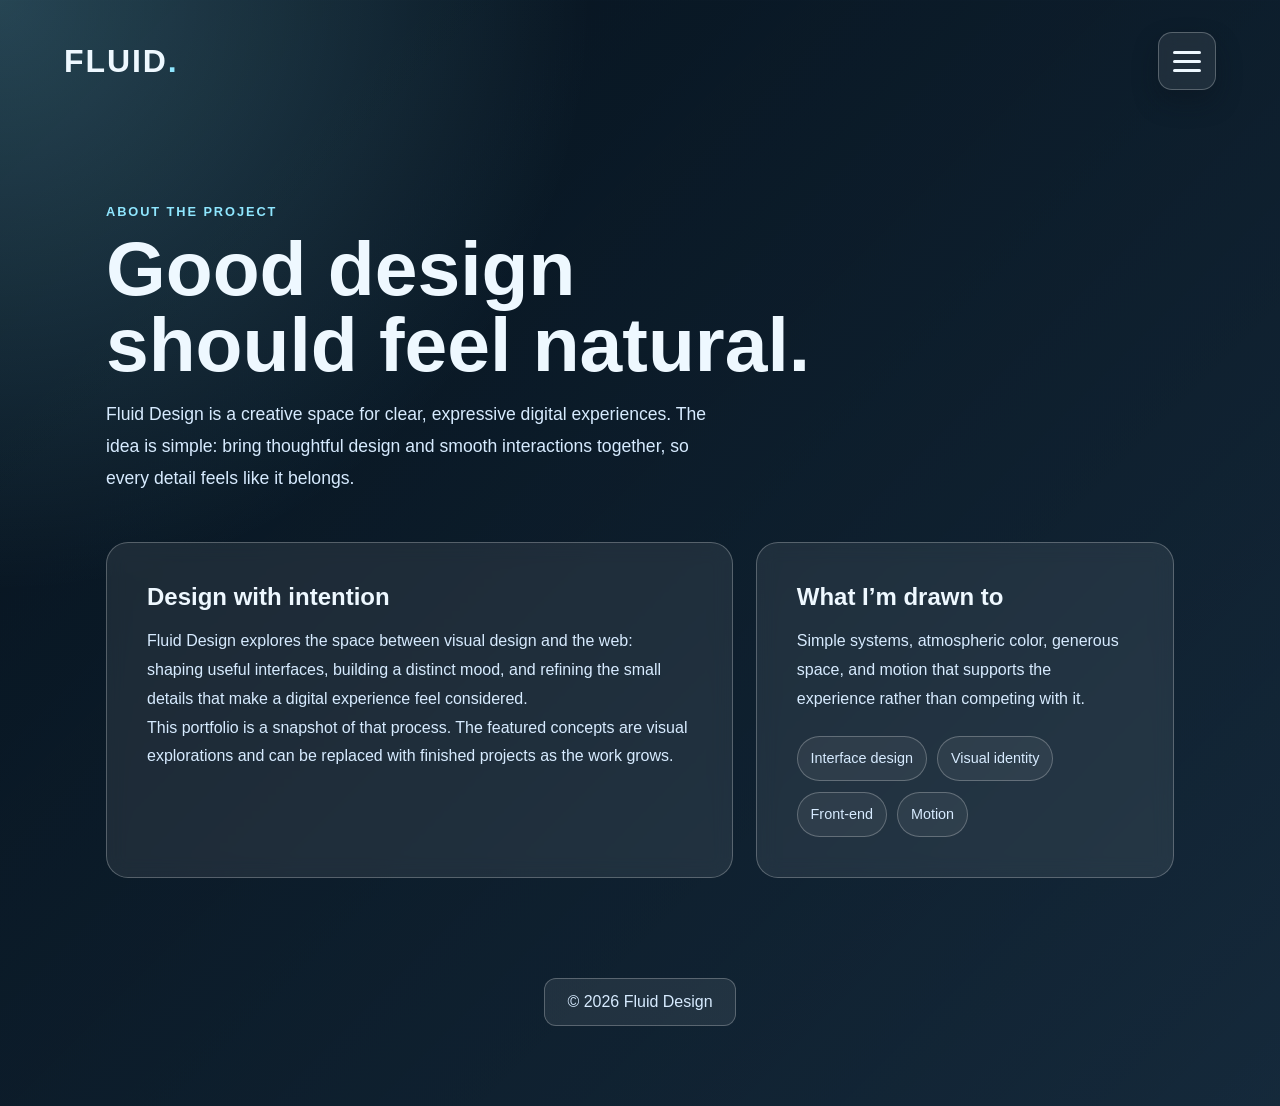
==== about.html @ 370abd74 "Refresh Fluid Design as a multi-page portfolio Co-authored-by: Copilot <223556219+Copilot@users.nore" ====
<!DOCTYPE html>
<html lang="en">

<head>
    <meta charset="UTF-8">
    <meta name="viewport" content="width=device-width, initial-scale=1.0">
    <meta name="description" content="Learn about the ideas and design principles behind Fluid Design.">
    <title>About | Fluid Design</title>
    <link rel="stylesheet" href="css/flui-skin.css">
    <link rel="stylesheet" href="fontawesome-free-5.15.4-web/css/all.css">
</head>

<body>
    <div class="home-section page-shell">
        <header class="topbar">
            <a class="logo" href="index.html" aria-label="Fluid Design home">Fluid<span>.</span></a>
            <button class="menu-toggle" type="button" aria-label="Toggle menu" aria-expanded="false">
                <span class="bar"></span>
                <span class="bar"></span>
                <span class="bar"></span>
            </button>
        </header>

        <nav class="side-panel" id="site-navigation" aria-label="Main navigation">
            <div class="nav-links">
                <a href="index.html">Home</a>
                <a href="about.html" aria-current="page">About</a>
                <a href="work.html">Work</a>
                <a href="contact.html">Contact</a>
            </div>
            <div class="social-media" aria-label="Social media links">
                <a href="#" aria-label="Facebook Messenger"><i class="fab fa-facebook-messenger"></i></a>
                <a href="#" aria-label="Instagram"><i class="fab fa-instagram"></i></a>
                <a href="#" aria-label="Twitter"><i class="fab fa-twitter"></i></a>
                <a href="#" aria-label="YouTube"><i class="fab fa-youtube"></i></a>
            </div>
        </nav>

        <main class="page-content">
            <header class="page-intro">
                <span class="page-kicker">About the project</span>
                <h1>Good design<br>should feel natural.</h1>
                <p>Fluid Design is a creative space for clear, expressive digital experiences. The idea is simple: bring thoughtful design and smooth interactions together, so every detail feels like it belongs.</p>
            </header>

            <div class="about-layout">
                <section class="page-panel">
                    <h2>Design with intention</h2>
                    <p>Fluid Design explores the space between visual design and the web: shaping useful interfaces, building a distinct mood, and refining the small details that make a digital experience feel considered.</p>
                    <p>This portfolio is a snapshot of that process. The featured concepts are visual explorations and can be replaced with finished projects as the work grows.</p>
                </section>
                <aside class="page-panel">
                    <h2>What I’m drawn to</h2>
                    <p>Simple systems, atmospheric color, generous space, and motion that supports the experience rather than competing with it.</p>
                    <ul class="skills-list" aria-label="Design interests">
                        <li>Interface design</li>
                        <li>Visual identity</li>
                        <li>Front-end</li>
                        <li>Motion</li>
                    </ul>
                </aside>
            </div>
        </main>

        <footer>
            <div class="footer"><span>&copy; 2026 Fluid Design</span></div>
        </footer>
    </div>
    <script src="js/site.js"></script>
</body>

</html>
---- css/flui-skin.css ----
:root {
    --bg-dark: #071826;
    --bg-mid: #183041;
    --panel: rgba(255, 255, 255, 0.12);
    --panel-strong: rgba(255, 255, 255, 0.2);
    --text-light: #eef8ff;
    --text-soft: #d7ebff;
    --accent: #8fe7ff;
    --accent-2: #5ed3ff;
    --shadow: rgba(12, 17, 27, 0.35);
    --border: rgba(255, 255, 255, 0.25);
}

* {
    margin: 0;
    padding: 0;
    box-sizing: border-box;
}

html {
    scroll-behavior: smooth;
}

body {
    font-family: "Segoe UI", Tahoma, Geneva, Verdana, sans-serif;
    background: linear-gradient(135deg, var(--bg-dark), var(--bg-mid));
    color: var(--text-light);
}

img {
    max-width: 100%;
    display: block;
}

button,
a {
    font: inherit;
}

.logo {
    color: var(--text-light);
    font-size: clamp(1.8rem, 2.5vw, 3rem);
    font-weight: 800;
    letter-spacing: 0.06em;
    text-transform: uppercase;
    text-decoration: none;
}

.logo span {
    color: var(--accent);
}

.home-section {
    position: relative;
    min-height: 100vh;
    padding: 2rem 4rem 3rem;
    background-image: linear-gradient(135deg, rgba(5, 16, 26, 0.7), rgba(18, 35, 53, 0.52)),
        url(../img/bg-2.jpg);
    background-size: cover;
    background-position: center;
    overflow: hidden;
}

.home-section::before {
    content: "";
    position: absolute;
    inset: 0;
    background: radial-gradient(circle at top left, rgba(143, 231, 255, 0.24), transparent 35%);
    pointer-events: none;
}

.topbar,
.home-content,
.info-strip,
.projects,
footer {
    position: relative;
    z-index: 1;
}

.topbar {
    display: flex;
    justify-content: space-between;
    align-items: center;
    margin-bottom: 3rem;
}

.menu-toggle {
    width: 58px;
    height: 58px;
    border: 1px solid var(--border);
    border-radius: 14px;
    background: rgba(255, 255, 255, 0.08);
    backdrop-filter: blur(8px);
    box-shadow: 0 12px 24px var(--shadow);
    cursor: pointer;
    display: flex;
    flex-direction: column;
    justify-content: center;
    align-items: center;
    gap: 6px;
    transition: transform 0.3s ease, background 0.3s ease;
}

.menu-toggle:hover {
    transform: translateY(-2px);
    background: rgba(255, 255, 255, 0.1);
}

.bar {
    width: 28px;
    height: 3px;
    border-radius: 999px;
    background: var(--text-light);
    transition: all 0.4s ease;
}

.menu-toggle.change .bar:nth-child(1) {
    transform: rotate(-45deg) translate(-7px, 7px);
}

.menu-toggle.change .bar:nth-child(2) {
    opacity: 0;
}

.menu-toggle.change .bar:nth-child(3) {
    transform: rotate(45deg) translate(-7px, -7px);
}

.side-panel {
    position: absolute;
    top: 5.5rem;
    right: 4rem;
    display: flex;
    flex-direction: column;
    justify-content: space-between;
    width: min(320px, calc(100vw - 3rem));
    min-height: 200px;
    padding: 1.6rem 1.4rem 1.4rem;
    border: 1px solid var(--border);
    border-radius: 22px;
    background: linear-gradient(135deg, rgba(76, 164, 197, 0.8), rgba(62, 43, 60, 0.55));
    backdrop-filter: blur(18px);
    box-shadow: 0 22px 45px rgba(0, 0, 0, 0.28);
    transform: translateX(120%);
    opacity: 0;
    pointer-events: none;
    visibility: hidden;
    transition: transform 0.35s ease, opacity 0.35s ease, visibility 0s linear 0.35s;
    z-index: 5;
}

.side-panel.open {
    transform: translateX(0);
    opacity: 1;
    pointer-events: auto;
    visibility: visible;
    transition-delay: 0s;
}

.nav-links {
    display: flex;
    flex-direction: column;
    gap: 0.9rem;
    margin-top: 0.8rem;
}

.nav-links a {
    color: var(--text-light);
    text-decoration: none;
    font-weight: 600;
    letter-spacing: 0.04em;
    padding: 0.7rem 0.8rem;
    border-radius: 10px;
    transition: background 0.25s ease, transform 0.25s ease;
}

.nav-links a:hover,
.nav-links a:focus-visible {
    background: rgba(255, 255, 255, 0.08);
    transform: translateX(4px);
    outline: none;
}

.nav-links a[aria-current="page"] {
    color: var(--accent);
    background: rgba(255, 255, 255, 0.08);
}

.social-media {
    display: flex;
    justify-content: center;
    gap: 1rem;
    margin-top: 1.3rem;
    font-size: 1.5rem;
}

.social-media a {
    display: inline-flex;
    align-items: center;
    justify-content: center;
    width: 42px;
    height: 42px;
    border-radius: 50%;
    color: var(--text-light);
    background: rgba(255, 255, 255, 0.08);
    border: 1px solid rgba(255, 255, 255, 0.15);
    transition: transform 0.25s ease, color 0.25s ease, background 0.25s ease;
}

.social-media a:hover,
.social-media a:focus-visible {
    color: #112633;
    background: rgba(255, 255, 255, 0.9);
    transform: translateY(-2px);
    outline: none;
}

.home-content {
    display: flex;
    align-items: center;
    min-height: 60vh;
    margin-top: 2rem;
}

.content {
    max-width: 560px;
    padding: 2.2rem 2rem 2.4rem;
    border: 1px solid rgba(255, 255, 255, 0.3);
    border-radius: 18px;
    background: rgba(255, 255, 255, 0.08);
    backdrop-filter: blur(8px);
    box-shadow: 0 24px 50px rgba(0, 0, 0, 0.15);
}

.eyebrow {
    display: inline-block;
    font-size: 1rem;
    letter-spacing: 0.12em;
    text-transform: uppercase;
    color: var(--text-soft);
    margin-bottom: 1rem;
}

.home-content h1 {
    font-size: clamp(2.8rem, 5vw, 5rem);
    line-height: 1.02;
    margin-bottom: 1rem;
}

.home-content h1 span {
    color: var(--accent);
}

.tagline {
    max-width: 45ch;
    font-size: 1.05rem;
    line-height: 1.8;
    color: var(--text-soft);
    margin-bottom: 1.8rem;
}

.cta-group {
    display: flex;
    flex-wrap: wrap;
    gap: 1rem;
}

.primary-btn,
.secondary-btn {
    display: inline-flex;
    align-items: center;
    justify-content: center;
    min-width: 140px;
    height: 48px;
    padding: 0.85rem 1.2rem;
    border-radius: 12px;
    text-decoration: none;
    font-weight: 700;
    transition: transform 0.25s ease, box-shadow 0.25s ease, border-color 0.25s ease;
}

.primary-btn {
    background: linear-gradient(135deg, var(--accent), var(--accent-2));
    color: #082535;
    box-shadow: 0 18px 30px rgba(94, 211, 255, 0.3);
}

.secondary-btn {
    background: transparent;
    color: var(--text-light);
    border: 1px solid var(--border);
}

.primary-btn:hover,
.primary-btn:focus-visible,
.secondary-btn:hover,
.secondary-btn:focus-visible {
    transform: translateY(-2px);
    outline: none;
}

.info-strip {
    display: grid;
    grid-template-columns: repeat(3, minmax(220px, 1fr));
    gap: 1.2rem;
    max-width: 1100px;
    margin: 0 auto 4rem;
    padding: 0 1rem;
}

.info-strip article {
    padding: 1.6rem;
    border: 1px solid var(--border);
    border-radius: 18px;
    background: rgba(255, 255, 255, 0.08);
    backdrop-filter: blur(10px);
}

.info-strip i {
    font-size: 1.5rem;
    color: var(--accent);
    margin-bottom: 1rem;
}

.info-strip h2 {
    margin-bottom: 0.5rem;
    font-size: 1.2rem;
}

.info-strip p {
    color: var(--text-soft);
    line-height: 1.7;
}

.projects {
    max-width: 1100px;
    margin: 0 auto;
    padding: 0 1rem 4rem;
}

.section-heading {
    margin-bottom: 1.5rem;
}

.section-heading span {
    color: var(--accent);
    text-transform: uppercase;
    letter-spacing: 0.12em;
    font-size: 0.76rem;
    font-weight: 700;
}

.section-heading h3 {
    margin-top: 0.7rem;
    font-size: clamp(1.8rem, 3vw, 2.8rem);
}

.project-grid {
    display: grid;
    grid-template-columns: repeat(3, minmax(220px, 1fr));
    gap: 1.3rem;
}

.project-card {
    padding: 1rem;
    border: 1px solid var(--border);
    border-radius: 20px;
    background: rgba(255, 255, 255, 0.06);
    backdrop-filter: blur(10px);
}

.project-visual {
    height: 180px;
    border-radius: 16px;
    margin-bottom: 1rem;
    background-size: cover;
    background-position: center;
    border: 1px solid rgba(255, 255, 255, 0.22);
}

.visual-one {
    background: linear-gradient(135deg, rgba(123, 198, 255, 0.9), rgba(161, 143, 255, 0.65));
}

.visual-two {
    background: linear-gradient(135deg, rgba(80, 184, 148, 0.85), rgba(232, 191, 113, 0.7));
}

.visual-three {
    background: linear-gradient(135deg, rgba(245, 117, 162, 0.8), rgba(85, 170, 255, 0.7));
}

.visual-four {
    background: linear-gradient(135deg, rgba(242, 186, 123, 0.85), rgba(111, 132, 220, 0.75));
}

.project-card h4 {
    margin-bottom: 0.5rem;
    font-size: 1.2rem;
}

.project-card p {
    color: var(--text-soft);
    line-height: 1.7;
}

footer {
    display: flex;
    justify-content: center;
    padding: 1.2rem 1rem 2rem;
}

.footer {
    padding: 0.9rem 1.4rem;
    border-radius: 12px;
    border: 1px solid var(--border);
    background: rgba(255, 255, 255, 0.08);
    color: var(--text-soft);
    text-align: center;
}

.page-shell {
    min-height: 100vh;
}

.page-content {
    position: relative;
    z-index: 1;
    width: min(1100px, 100%);
    margin: 0 auto;
    padding: 4rem 1rem 5rem;
}

.page-intro {
    max-width: 760px;
    margin-bottom: 3rem;
}

.page-intro h1 {
    margin: 0.6rem 0 1rem;
    font-size: clamp(2.8rem, 6vw, 5.5rem);
    line-height: 1;
}

.page-intro p {
    max-width: 62ch;
    color: var(--text-soft);
    font-size: 1.1rem;
    line-height: 1.8;
}

.page-kicker {
    color: var(--accent);
    font-size: 0.8rem;
    font-weight: 700;
    letter-spacing: 0.15em;
    text-transform: uppercase;
}

.about-layout {
    display: grid;
    grid-template-columns: minmax(0, 1.2fr) minmax(260px, 0.8fr);
    gap: 1.4rem;
    align-items: stretch;
}

.page-panel {
    padding: clamp(1.5rem, 4vw, 2.5rem);
    border: 1px solid var(--border);
    border-radius: 22px;
    background: rgba(255, 255, 255, 0.08);
    backdrop-filter: blur(10px);
}

.page-panel h2 {
    margin-bottom: 1rem;
    font-size: 1.5rem;
}

.page-panel p,
.page-panel li {
    color: var(--text-soft);
    line-height: 1.8;
}

.skills-list {
    display: flex;
    flex-wrap: wrap;
    gap: 0.65rem;
    margin-top: 1.4rem;
    list-style: none;
}

.skills-list li {
    padding: 0.55rem 0.8rem;
    border: 1px solid var(--border);
    border-radius: 999px;
    background: rgba(255, 255, 255, 0.06);
    font-size: 0.9rem;
}

.work-grid {
    display: grid;
    grid-template-columns: repeat(2, minmax(0, 1fr));
    gap: 1.3rem;
}

.work-card {
    overflow: hidden;
    border: 1px solid var(--border);
    border-radius: 22px;
    background: rgba(255, 255, 255, 0.07);
}

.work-card .project-visual {
    height: 260px;
    margin: 0;
    border: 0;
    border-radius: 0;
}

.work-card-copy {
    padding: 1.4rem;
}

.work-card-copy span {
    color: var(--accent);
    font-size: 0.75rem;
    font-weight: 700;
    letter-spacing: 0.12em;
    text-transform: uppercase;
}

.work-card-copy h2 {
    margin: 0.55rem 0;
    font-size: 1.4rem;
}

.work-card-copy p {
    color: var(--text-soft);
    line-height: 1.7;
}

.contact-layout {
    display: grid;
    grid-template-columns: minmax(0, 1.2fr) minmax(240px, 0.8fr);
    gap: 1.3rem;
}

.contact-link {
    display: inline-flex;
    margin-top: 1.3rem;
    color: var(--accent);
    font-size: clamp(1.1rem, 3vw, 1.5rem);
    font-weight: 700;
    overflow-wrap: anywhere;
    text-decoration-thickness: 1px;
    text-underline-offset: 5px;
}

.contact-note {
    margin-top: 0.75rem;
    font-size: 0.9rem;
}

.page-shell footer {
    margin-top: auto;
}

@media (max-width: 900px) {
    .home-section {
        padding: 1.5rem 1.2rem 2.2rem;
    }

    .side-panel {
        right: 1.2rem;
    }

    .info-strip,
    .project-grid {
        grid-template-columns: 1fr;
    }

    .about-layout,
    .contact-layout {
        grid-template-columns: 1fr;
    }
}

@media (max-width: 600px) {
    .topbar {
        margin-bottom: 2rem;
    }

    .content {
        padding: 1.5rem 1rem;
    }

    .cta-group {
        flex-direction: column;
    }

    .primary-btn,
    .secondary-btn {
        width: 100%;
    }

    .logo {
        font-size: 1.5rem;
    }

    .page-content {
        padding-top: 2rem;
    }

    .work-grid {
        grid-template-columns: 1fr;
    }

    .work-card .project-visual {
        height: 210px;
    }
}

@media (prefers-reduced-motion: reduce) {
    html {
        scroll-behavior: auto;
    }

    *,
    *::before,
    *::after {
        transition-duration: 0.01ms !important;
        animation-duration: 0.01ms !important;
    }
}
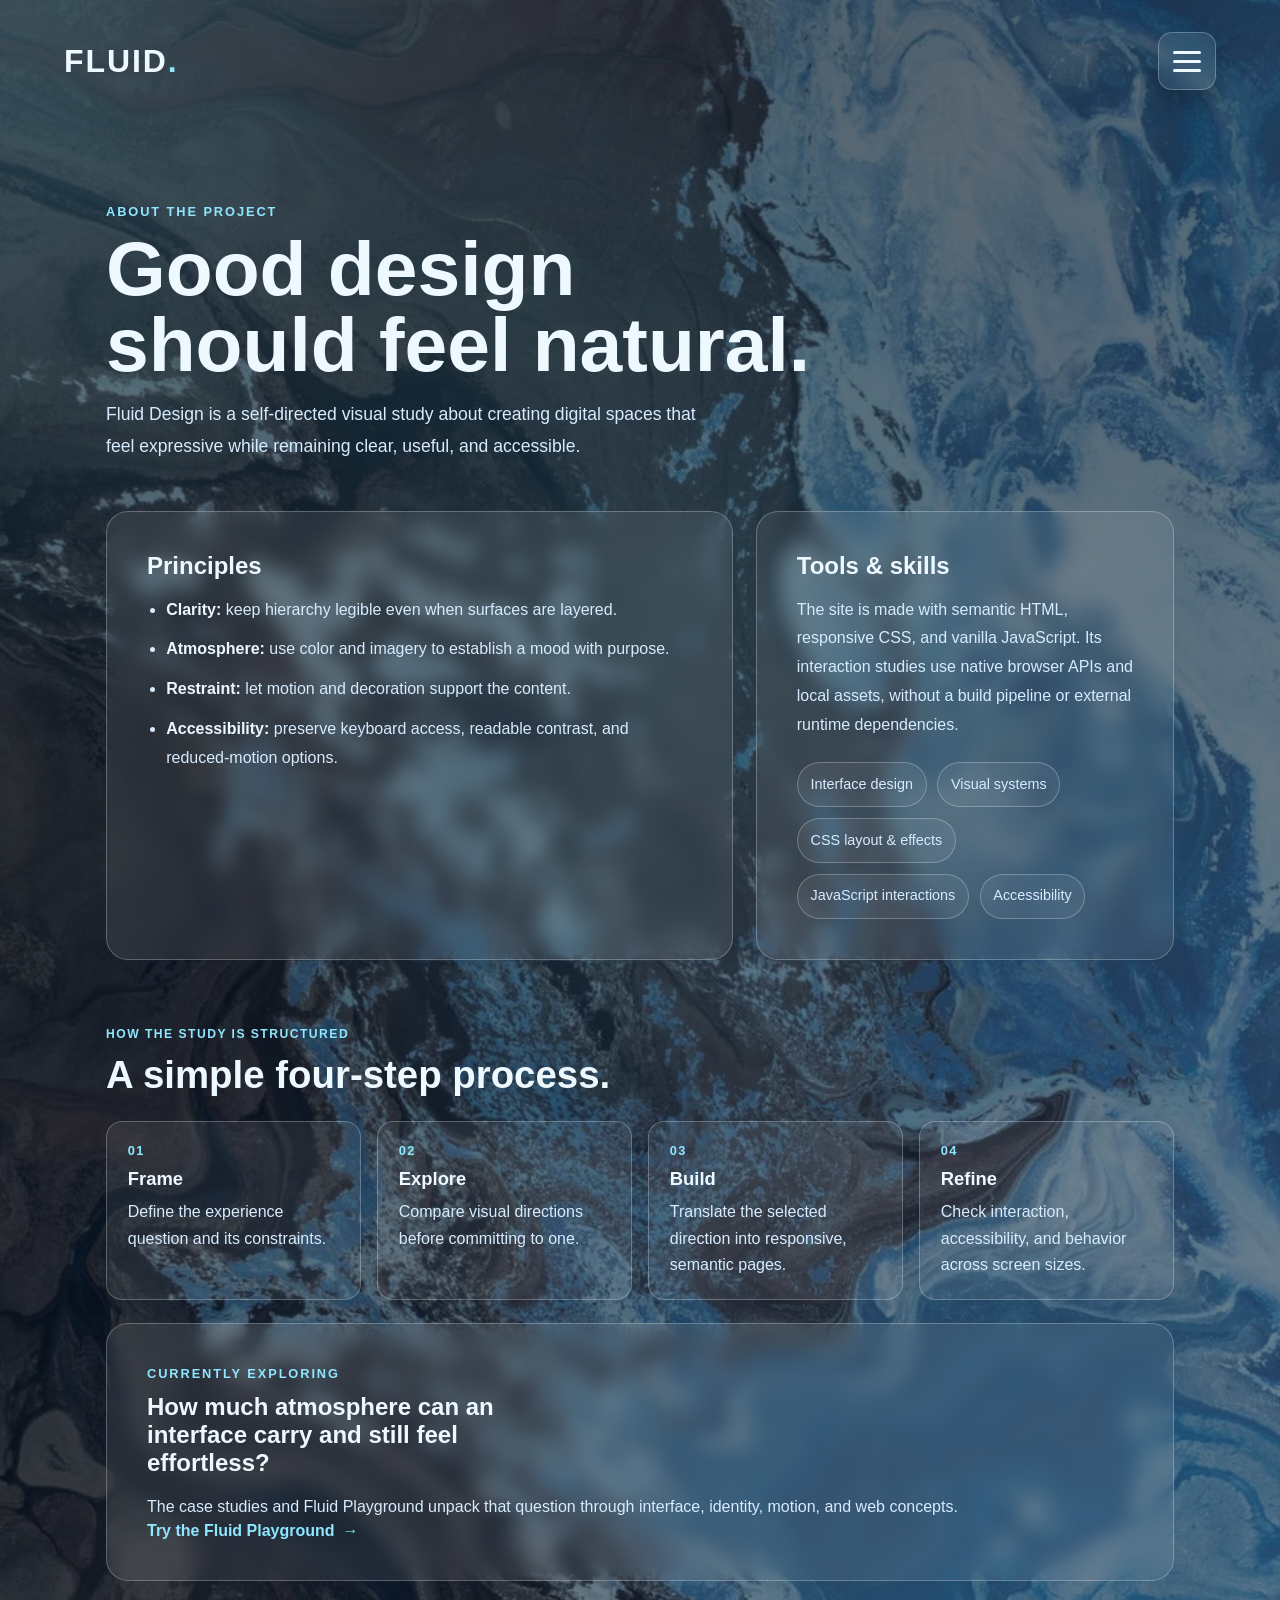
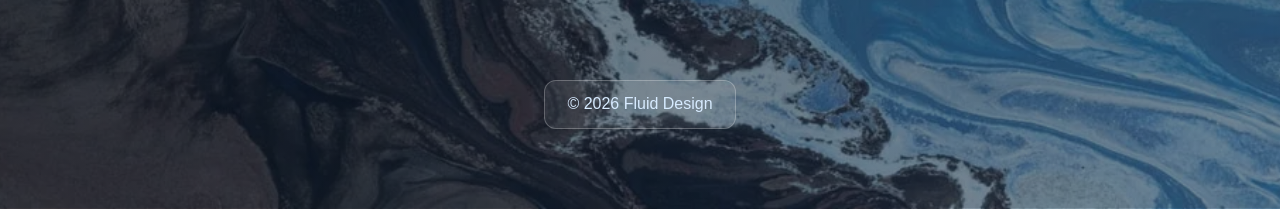
==== commit 029b68e2: "Add interactive features and new pages for Fluid Design project - Implement email copy functionality" ====
--- a/about.html
+++ b/about.html
@@ -5,13 +5,18 @@
     <meta charset="UTF-8">
     <meta name="viewport" content="width=device-width, initial-scale=1.0">
     <meta name="description" content="Learn about the ideas and design principles behind Fluid Design.">
+    <meta name="theme-color" content="#071826">
+    <meta property="og:type" content="website">
+    <meta property="og:title" content="About | Fluid Design">
+    <meta property="og:description" content="The process and principles behind the Fluid Design concept project.">
     <title>About | Fluid Design</title>
+    <link rel="icon" href="favicon.svg" type="image/svg+xml">
     <link rel="stylesheet" href="css/flui-skin.css">
     <link rel="stylesheet" href="fontawesome-free-5.15.4-web/css/all.css">
 </head>
 
 <body>
-    <div class="home-section page-shell">
+    <div class="home-section page-shell ambient">
         <header class="topbar">
             <a class="logo" href="index.html" aria-label="Fluid Design home">Fluid<span>.</span></a>
             <button class="menu-toggle" type="button" aria-label="Toggle menu" aria-expanded="false">
@@ -26,13 +31,8 @@
                 <a href="index.html">Home</a>
                 <a href="about.html" aria-current="page">About</a>
                 <a href="work.html">Work</a>
+                <a href="playground.html">Playground</a>
                 <a href="contact.html">Contact</a>
-            </div>
-            <div class="social-media" aria-label="Social media links">
-                <a href="#" aria-label="Facebook Messenger"><i class="fab fa-facebook-messenger"></i></a>
-                <a href="#" aria-label="Instagram"><i class="fab fa-instagram"></i></a>
-                <a href="#" aria-label="Twitter"><i class="fab fa-twitter"></i></a>
-                <a href="#" aria-label="YouTube"><i class="fab fa-youtube"></i></a>
             </div>
         </nav>
 
@@ -40,26 +40,51 @@
             <header class="page-intro">
                 <span class="page-kicker">About the project</span>
                 <h1>Good design<br>should feel natural.</h1>
-                <p>Fluid Design is a creative space for clear, expressive digital experiences. The idea is simple: bring thoughtful design and smooth interactions together, so every detail feels like it belongs.</p>
+                <p>Fluid Design is a self-directed visual study about creating digital spaces that feel expressive while remaining clear, useful, and accessible.</p>
             </header>
 
             <div class="about-layout">
                 <section class="page-panel">
-                    <h2>Design with intention</h2>
-                    <p>Fluid Design explores the space between visual design and the web: shaping useful interfaces, building a distinct mood, and refining the small details that make a digital experience feel considered.</p>
-                    <p>This portfolio is a snapshot of that process. The featured concepts are visual explorations and can be replaced with finished projects as the work grows.</p>
+                    <h2>Principles</h2>
+                    <ul class="principle-list">
+                        <li><strong>Clarity:</strong> keep hierarchy legible even when surfaces are layered.</li>
+                        <li><strong>Atmosphere:</strong> use color and imagery to establish a mood with purpose.</li>
+                        <li><strong>Restraint:</strong> let motion and decoration support the content.</li>
+                        <li><strong>Accessibility:</strong> preserve keyboard access, readable contrast, and reduced-motion options.</li>
+                    </ul>
                 </section>
                 <aside class="page-panel">
-                    <h2>What I’m drawn to</h2>
-                    <p>Simple systems, atmospheric color, generous space, and motion that supports the experience rather than competing with it.</p>
+                    <h2>Tools &amp; skills</h2>
+                    <p>The site is made with semantic HTML, responsive CSS, and vanilla JavaScript. Its interaction studies use native browser APIs and local assets, without a build pipeline or external runtime dependencies.</p>
                     <ul class="skills-list" aria-label="Design interests">
                         <li>Interface design</li>
-                        <li>Visual identity</li>
-                        <li>Front-end</li>
-                        <li>Motion</li>
+                        <li>Visual systems</li>
+                        <li>CSS layout &amp; effects</li>
+                        <li>JavaScript interactions</li>
+                        <li>Accessibility</li>
                     </ul>
                 </aside>
             </div>
+
+            <section class="process-section" aria-labelledby="process-title">
+                <div class="section-heading">
+                    <span>How the study is structured</span>
+                    <h2 id="process-title">A simple four-step process.</h2>
+                </div>
+                <ol class="process-list">
+                    <li><strong>Frame</strong><span>Define the experience question and its constraints.</span></li>
+                    <li><strong>Explore</strong><span>Compare visual directions before committing to one.</span></li>
+                    <li><strong>Build</strong><span>Translate the selected direction into responsive, semantic pages.</span></li>
+                    <li><strong>Refine</strong><span>Check interaction, accessibility, and behavior across screen sizes.</span></li>
+                </ol>
+            </section>
+
+            <section class="page-panel exploring-panel">
+                <span class="page-kicker">Currently exploring</span>
+                <h2>How much atmosphere can an interface carry and still feel effortless?</h2>
+                <p>The case studies and Fluid Playground unpack that question through interface, identity, motion, and web concepts.</p>
+                <a class="text-link" href="playground.html">Try the Fluid Playground <span aria-hidden="true">→</span></a>
+            </section>
         </main>
 
         <footer>
--- a/css/flui-skin.css
+++ b/css/flui-skin.css
@@ -17,6 +17,10 @@
     box-sizing: border-box;
 }
 
+[hidden] {
+    display: none !important;
+}
+
 html {
     scroll-behavior: smooth;
 }
@@ -35,6 +39,11 @@
 button,
 a {
     font: inherit;
+}
+
+:focus-visible {
+    outline: 3px solid var(--accent);
+    outline-offset: 3px;
 }
 
 .logo {
@@ -56,6 +65,8 @@
     padding: 2rem 4rem 3rem;
     background-image: linear-gradient(135deg, rgba(5, 16, 26, 0.7), rgba(18, 35, 53, 0.52)),
         url(../img/bg-2.jpg);
+    background-image: linear-gradient(135deg, rgba(5, 16, 26, 0.7), rgba(18, 35, 53, 0.52)),
+        image-set(url("../img/bg-2.webp") type("image/webp"), url("../img/bg-2.jpg") type("image/jpeg"));
     background-size: cover;
     background-position: center;
     overflow: hidden;
@@ -69,10 +80,24 @@
     pointer-events: none;
 }
 
+.home-section.ambient::after {
+    content: "";
+    position: absolute;
+    inset: 0;
+    z-index: 0;
+    background: radial-gradient(ellipse at var(--pointer-x, 52%) var(--pointer-y, 34%), rgba(82, 210, 238, 0.18), transparent 42%);
+    opacity: 0.7;
+    pointer-events: none;
+    transition: opacity 0.5s ease;
+}
+
 .topbar,
 .home-content,
 .info-strip,
 .projects,
+.featured-projects,
+.capabilities,
+.page-content,
 footer {
     position: relative;
     z-index: 1;
@@ -100,6 +125,10 @@
     align-items: center;
     gap: 6px;
     transition: transform 0.3s ease, background 0.3s ease;
+}
+
+html:not(.js-enabled) .menu-toggle {
+    display: none;
 }
 
 .menu-toggle:hover {
@@ -128,18 +157,25 @@
 }
 
 .side-panel {
+    display: flex;
+    flex-direction: column;
+    justify-content: space-between;
+    gap: 1rem;
+    width: 100%;
+    margin: 0 auto 1.5rem;
+    padding: 1rem;
+}
+
+html.js-enabled .side-panel {
     position: absolute;
     top: 5.5rem;
     right: 4rem;
-    display: flex;
-    flex-direction: column;
-    justify-content: space-between;
     width: min(320px, calc(100vw - 3rem));
     min-height: 200px;
     padding: 1.6rem 1.4rem 1.4rem;
     border: 1px solid var(--border);
     border-radius: 22px;
-    background: linear-gradient(135deg, rgba(76, 164, 197, 0.8), rgba(62, 43, 60, 0.55));
+    background: linear-gradient(135deg, rgba(76, 164, 197, 0.8), rgba(62, 43, 60, 0.78));
     backdrop-filter: blur(18px);
     box-shadow: 0 22px 45px rgba(0, 0, 0, 0.28);
     transform: translateX(120%);
@@ -150,7 +186,7 @@
     z-index: 5;
 }
 
-.side-panel.open {
+html.js-enabled .side-panel.open {
     transform: translateX(0);
     opacity: 1;
     pointer-events: auto;
@@ -179,10 +215,12 @@
 .nav-links a:focus-visible {
     background: rgba(255, 255, 255, 0.08);
     transform: translateX(4px);
-    outline: none;
-}
-
-.nav-links a[aria-current="page"] {
+    outline: 2px solid var(--accent);
+    outline-offset: 2px;
+}
+
+.nav-links a[aria-current="page"],
+.nav-links a[aria-current="location"] {
     color: var(--accent);
     background: rgba(255, 255, 255, 0.08);
 }
@@ -371,12 +409,15 @@
 }
 
 .project-visual {
+    display: block;
     height: 180px;
+    width: 100%;
     border-radius: 16px;
     margin-bottom: 1rem;
     background-size: cover;
     background-position: center;
     border: 1px solid rgba(255, 255, 255, 0.22);
+    object-fit: cover;
 }
 
 .visual-one {
@@ -401,6 +442,103 @@
 }
 
 .project-card p {
+    color: var(--text-soft);
+    line-height: 1.7;
+}
+
+.featured-projects,
+.capabilities {
+    width: min(1100px, 100%);
+    margin: 0 auto;
+    padding: 0 1rem 4rem;
+}
+
+.featured-projects .section-heading h2,
+.capabilities .section-heading h2 {
+    margin-top: 0.7rem;
+    font-size: clamp(1.8rem, 3vw, 2.8rem);
+}
+
+.featured-card {
+    display: grid;
+    grid-template-columns: minmax(0, 1.2fr) minmax(260px, 0.8fr);
+    overflow: hidden;
+    border: 1px solid var(--border);
+    border-radius: 22px;
+    background: rgba(255, 255, 255, 0.08);
+    backdrop-filter: blur(10px);
+}
+
+.featured-card picture {
+    display: block;
+    height: 100%;
+}
+
+.featured-card img {
+    width: 100%;
+    height: 100%;
+    min-height: 300px;
+    object-fit: cover;
+}
+
+.featured-copy {
+    display: flex;
+    flex-direction: column;
+    justify-content: center;
+    align-items: flex-start;
+    gap: 1rem;
+    padding: clamp(1.5rem, 4vw, 2.5rem);
+}
+
+.featured-copy p {
+    color: var(--text-soft);
+    line-height: 1.8;
+}
+
+.concept-label {
+    display: inline-block;
+    color: var(--accent);
+    font-size: 0.75rem;
+    font-weight: 700;
+    letter-spacing: 0.12em;
+    line-height: 1.5;
+    text-transform: uppercase;
+}
+
+.text-link,
+.back-link {
+    display: inline-flex;
+    align-items: center;
+    gap: 0.5rem;
+    color: var(--accent);
+    font-weight: 700;
+    text-decoration: none;
+    text-underline-offset: 4px;
+}
+
+.text-link:hover,
+.back-link:hover {
+    text-decoration: underline;
+}
+
+.capability-list {
+    display: grid;
+    grid-template-columns: repeat(4, minmax(0, 1fr));
+    gap: 0.8rem;
+    list-style: none;
+}
+
+.capability-list li {
+    padding: 1.1rem;
+    border: 1px solid var(--border);
+    border-radius: 14px;
+    background: rgba(255, 255, 255, 0.07);
+    font-weight: 600;
+    text-align: center;
+}
+
+.playground-invite {
+    margin-top: 1.5rem;
     color: var(--text-soft);
     line-height: 1.7;
 }
@@ -511,25 +649,47 @@
     border: 1px solid var(--border);
     border-radius: 22px;
     background: rgba(255, 255, 255, 0.07);
+    transition: transform 0.25s ease, border-color 0.25s ease;
+}
+
+.work-card:hover {
+    transform: translateY(-3px);
+    border-color: rgba(143, 231, 255, 0.55);
+}
+
+.work-card-link {
+    display: block;
+    height: 100%;
+    padding: 1rem;
+    color: inherit;
+    text-decoration: none;
+}
+
+.work-card-link:hover .project-visual {
+    transform: scale(1.02);
 }
 
 .work-card .project-visual {
     height: 260px;
+    width: 100%;
     margin: 0;
     border: 0;
     border-radius: 0;
+    transition: transform 0.35s ease;
+}
+
+.work-card picture {
+    display: block;
+    margin: -1rem -1rem 0;
+    width: calc(100% + 2rem);
 }
 
 .work-card-copy {
-    padding: 1.4rem;
-}
-
-.work-card-copy span {
-    color: var(--accent);
-    font-size: 0.75rem;
-    font-weight: 700;
-    letter-spacing: 0.12em;
-    text-transform: uppercase;
+    padding: 1.4rem 0;
+}
+
+.work-card-copy .concept-label {
+    color: var(--accent);
 }
 
 .work-card-copy h2 {
@@ -564,6 +724,405 @@
     font-size: 0.9rem;
 }
 
+.principle-list,
+.contact-prompts {
+    display: grid;
+    gap: 0.7rem;
+    margin-top: 1rem;
+    padding-left: 1.2rem;
+}
+
+.principle-list strong {
+    color: var(--text-light);
+}
+
+.process-section {
+    margin-top: 4rem;
+}
+
+.process-section .section-heading h2 {
+    margin-top: 0.7rem;
+    font-size: clamp(1.8rem, 3vw, 2.8rem);
+}
+
+.process-list {
+    display: grid;
+    grid-template-columns: repeat(4, minmax(0, 1fr));
+    gap: 1rem;
+    margin-top: 1.5rem;
+    list-style: none;
+    counter-reset: process;
+}
+
+.process-list li {
+    display: flex;
+    flex-direction: column;
+    gap: 0.6rem;
+    padding: 1.3rem;
+    border: 1px solid var(--border);
+    border-radius: 16px;
+    background: rgba(255, 255, 255, 0.07);
+    counter-increment: process;
+}
+
+.process-list li::before {
+    content: "0" counter(process);
+    color: var(--accent);
+    font-size: 0.8rem;
+    font-weight: 700;
+    letter-spacing: 0.1em;
+}
+
+.process-list strong {
+    font-size: 1.15rem;
+}
+
+.process-list span {
+    color: var(--text-soft);
+    line-height: 1.65;
+}
+
+.exploring-panel {
+    margin-top: 1.4rem;
+}
+
+.exploring-panel h2 {
+    max-width: 30ch;
+    margin-top: 0.7rem;
+}
+
+.copy-email-row {
+    display: flex;
+    flex-wrap: wrap;
+    align-items: center;
+    gap: 1rem;
+    margin-top: 1rem;
+}
+
+.copy-email {
+    min-width: 120px;
+    cursor: pointer;
+}
+
+.copy-status {
+    min-height: 1.5em;
+    color: var(--accent);
+    font-size: 0.95rem;
+}
+
+.case-content {
+    max-width: 1000px;
+}
+
+.back-link {
+    margin-bottom: 2rem;
+}
+
+.project-meta {
+    display: grid;
+    grid-template-columns: repeat(3, minmax(0, 1fr));
+    gap: 1px;
+    overflow: hidden;
+    margin: 0 0 2rem;
+    border: 1px solid var(--border);
+    border-radius: 18px;
+    background: var(--border);
+}
+
+.project-meta div {
+    padding: 1rem 1.2rem;
+    background: rgba(7, 24, 38, 0.85);
+}
+
+.project-meta dt {
+    margin-bottom: 0.4rem;
+    color: var(--accent);
+    font-size: 0.73rem;
+    font-weight: 700;
+    letter-spacing: 0.12em;
+    text-transform: uppercase;
+}
+
+.project-meta dd {
+    color: var(--text-soft);
+    line-height: 1.5;
+}
+
+.case-visual {
+    margin-bottom: 3rem;
+}
+
+.case-visual picture {
+    display: block;
+}
+
+.case-visual img {
+    width: 100%;
+    max-height: 520px;
+    border: 1px solid var(--border);
+    border-radius: 22px;
+    object-fit: cover;
+}
+
+.case-visual figcaption {
+    margin-top: 0.7rem;
+    color: var(--text-soft);
+    font-size: 0.85rem;
+}
+
+.case-sections {
+    display: grid;
+    gap: 1rem;
+}
+
+.case-section {
+    padding: clamp(1.4rem, 3vw, 2rem);
+    border: 1px solid var(--border);
+    border-radius: 18px;
+    background: rgba(255, 255, 255, 0.07);
+}
+
+.case-section h2 {
+    margin: 0.55rem 0 0.8rem;
+    font-size: clamp(1.35rem, 2vw, 1.7rem);
+}
+
+.case-section p,
+.case-section li {
+    max-width: 75ch;
+    color: var(--text-soft);
+    line-height: 1.8;
+}
+
+.case-section ul {
+    display: grid;
+    gap: 0.45rem;
+    padding-left: 1.25rem;
+}
+
+.case-section .text-link {
+    margin-top: 1rem;
+}
+
+.case-pagination {
+    display: flex;
+    justify-content: space-between;
+    gap: 1rem;
+    margin-top: 2rem;
+    padding-top: 1.2rem;
+    border-top: 1px solid var(--border);
+}
+
+.case-pagination a {
+    color: var(--accent);
+    font-weight: 700;
+    text-decoration: none;
+}
+
+.case-pagination a:hover {
+    text-decoration: underline;
+}
+
+.work-filters {
+    display: flex;
+    flex-wrap: wrap;
+    gap: 0.6rem;
+    margin: -1rem 0 1.5rem;
+}
+
+.work-filters button {
+    padding: 0.65rem 1rem;
+    border: 1px solid var(--border);
+    border-radius: 999px;
+    background: rgba(255, 255, 255, 0.06);
+    color: var(--text-light);
+    cursor: pointer;
+}
+
+.work-filters button[aria-pressed="true"] {
+    border-color: var(--accent);
+    background: rgba(143, 231, 255, 0.16);
+    color: var(--accent);
+}
+
+.filter-status {
+    min-height: 1.5rem;
+    margin-bottom: 0.8rem;
+    color: var(--text-soft);
+}
+
+.playground-layout {
+    display: grid;
+    grid-template-columns: minmax(250px, 0.8fr) minmax(0, 1.2fr);
+    align-items: start;
+    gap: 1.2rem;
+}
+
+.playground-controls {
+    display: grid;
+    gap: 1.1rem;
+}
+
+.playground-controls h2 {
+    margin-bottom: 0;
+}
+
+.control-field,
+.range-field {
+    display: grid;
+    gap: 0.55rem;
+    color: var(--text-light);
+    font-size: 0.95rem;
+    font-weight: 600;
+}
+
+.control-field select {
+    width: 100%;
+    min-height: 44px;
+    padding: 0.6rem 0.75rem;
+    border: 1px solid var(--border);
+    border-radius: 10px;
+    background: #102a3a;
+    color: var(--text-light);
+}
+
+.range-field > span {
+    display: flex;
+    justify-content: space-between;
+    gap: 1rem;
+}
+
+.range-field output {
+    color: var(--accent);
+    font-variant-numeric: tabular-nums;
+}
+
+.range-field input {
+    width: 100%;
+    accent-color: var(--accent-2);
+}
+
+.playground-actions {
+    display: flex;
+    flex-wrap: wrap;
+    gap: 0.7rem;
+}
+
+.playground-actions button {
+    cursor: pointer;
+}
+
+.copy-css:disabled {
+    cursor: not-allowed;
+    opacity: 0.55;
+}
+
+.playground-preview-column {
+    display: grid;
+    gap: 1rem;
+}
+
+.playground-stage {
+    position: relative;
+    display: grid;
+    min-height: 390px;
+    padding: clamp(1.5rem, 5vw, 3rem);
+    overflow: hidden;
+    place-items: center;
+    border: 1px solid var(--border);
+    border-radius: 22px;
+    background-color: var(--bg-dark);
+    background-image: linear-gradient(rgba(5, 16, 26, 0.28), rgba(5, 16, 26, 0.45)), url("../img/bg-1.jpg");
+    background-image: linear-gradient(rgba(5, 16, 26, 0.28), rgba(5, 16, 26, 0.45)), image-set(url("../img/bg-1.webp") type("image/webp"), url("../img/bg-1.jpg") type("image/jpeg"));
+    background-position: center;
+    background-size: cover;
+    isolation: isolate;
+}
+
+.playground-stage[data-background="bg-2.webp"] {
+    background-image: linear-gradient(rgba(5, 16, 26, 0.28), rgba(5, 16, 26, 0.45)), url("../img/bg-2.jpg");
+    background-image: linear-gradient(rgba(5, 16, 26, 0.28), rgba(5, 16, 26, 0.45)), image-set(url("../img/bg-2.webp") type("image/webp"), url("../img/bg-2.jpg") type("image/jpeg"));
+}
+
+.playground-stage[data-background="bg.webp"] {
+    background-image: linear-gradient(rgba(5, 16, 26, 0.28), rgba(5, 16, 26, 0.45)), url("../img/bg.jpg");
+    background-image: linear-gradient(rgba(5, 16, 26, 0.28), rgba(5, 16, 26, 0.45)), image-set(url("../img/bg.webp") type("image/webp"), url("../img/bg.jpg") type("image/jpeg"));
+}
+
+.playground-stage[data-background="bubble.webp"] {
+    background-image: linear-gradient(rgba(5, 16, 26, 0.28), rgba(5, 16, 26, 0.45)), url("../img/bubble.png");
+    background-image: linear-gradient(rgba(5, 16, 26, 0.28), rgba(5, 16, 26, 0.45)), image-set(url("../img/bubble.webp") type("image/webp"), url("../img/bubble.png") type("image/png"));
+}
+
+.glass-preview {
+    position: relative;
+    z-index: 1;
+    width: min(100%, 410px);
+    padding: clamp(1.5rem, 4vw, 2.5rem);
+    border: 1px solid rgba(255, 255, 255, 0.35);
+    box-shadow: 0 24px 50px rgba(0, 0, 0, 0.25);
+    color: #f4fbff;
+    animation: glass-float 10s ease-in-out infinite;
+}
+
+.glass-preview h2 {
+    margin: 0.8rem 0;
+    font-size: clamp(1.8rem, 4vw, 2.5rem);
+    line-height: 1.05;
+}
+
+.glass-preview p {
+    margin-bottom: 1rem;
+    color: #e4f4ff;
+    line-height: 1.7;
+}
+
+@keyframes glass-float {
+    0%,
+    100% { transform: translateY(0); }
+    50% { transform: translateY(var(--motion-distance, -2px)); }
+}
+
+.css-output-panel {
+    padding: 1.3rem;
+}
+
+.css-output-heading {
+    display: flex;
+    align-items: baseline;
+    justify-content: space-between;
+    gap: 1rem;
+    margin-bottom: 0.8rem;
+}
+
+.css-output-heading h2 {
+    margin: 0;
+    font-size: 1.15rem;
+}
+
+.css-output-heading span {
+    color: var(--text-soft);
+    font-size: 0.85rem;
+}
+
+.css-output-panel pre {
+    overflow: auto;
+    padding: 1rem;
+    border: 1px solid var(--border);
+    border-radius: 12px;
+    background: rgba(4, 14, 22, 0.75);
+    color: #d9f4ff;
+    font-size: 0.82rem;
+    line-height: 1.6;
+    white-space: pre-wrap;
+    overflow-wrap: anywhere;
+}
+
+.not-found-panel {
+    max-width: 700px;
+    margin: 8vh auto;
+}
+
 .page-shell footer {
     margin-top: auto;
 }
@@ -573,11 +1132,10 @@
         padding: 1.5rem 1.2rem 2.2rem;
     }
 
-    .side-panel {
+    html.js-enabled .side-panel {
         right: 1.2rem;
     }
 
-    .info-strip,
     .project-grid {
         grid-template-columns: 1fr;
     }
@@ -586,6 +1144,25 @@
     .contact-layout {
         grid-template-columns: 1fr;
     }
+
+    .capability-list,
+    .process-list {
+        grid-template-columns: repeat(2, minmax(0, 1fr));
+    }
+
+    .playground-layout {
+        grid-template-columns: 1fr;
+    }
+
+    .playground-controls {
+        grid-template-columns: repeat(2, minmax(0, 1fr));
+    }
+
+    .playground-controls h2,
+    .playground-actions,
+    .playground-controls .copy-status {
+        grid-column: 1 / -1;
+    }
 }
 
 @media (max-width: 600px) {
@@ -620,6 +1197,54 @@
 
     .work-card .project-visual {
         height: 210px;
+    }
+
+    .featured-card {
+        grid-template-columns: 1fr;
+    }
+
+    .featured-card img {
+        min-height: 210px;
+        max-height: 260px;
+    }
+
+    .capability-list,
+    .process-list,
+    .playground-controls {
+        grid-template-columns: 1fr;
+    }
+
+    .project-meta {
+        grid-template-columns: repeat(2, minmax(0, 1fr));
+    }
+
+    .playground-controls h2,
+    .playground-actions,
+    .playground-controls .copy-status {
+        grid-column: auto;
+    }
+
+    .playground-stage {
+        min-height: 330px;
+        padding: 1rem;
+    }
+
+    html.js-enabled .side-panel {
+        position: fixed;
+        inset: 5.4rem 1rem 1rem;
+        width: auto;
+        min-height: 0;
+        overflow-y: auto;
+        justify-content: flex-start;
+        border-radius: 20px;
+    }
+
+    body.menu-open {
+        overflow: hidden;
+    }
+
+    .case-pagination {
+        flex-direction: column;
     }
 }
 
@@ -632,6 +1257,6 @@
     *::before,
     *::after {
         transition-duration: 0.01ms !important;
-        animation-duration: 0.01ms !important;
-    }
-}
+        animation: none !important;
+    }
+}
